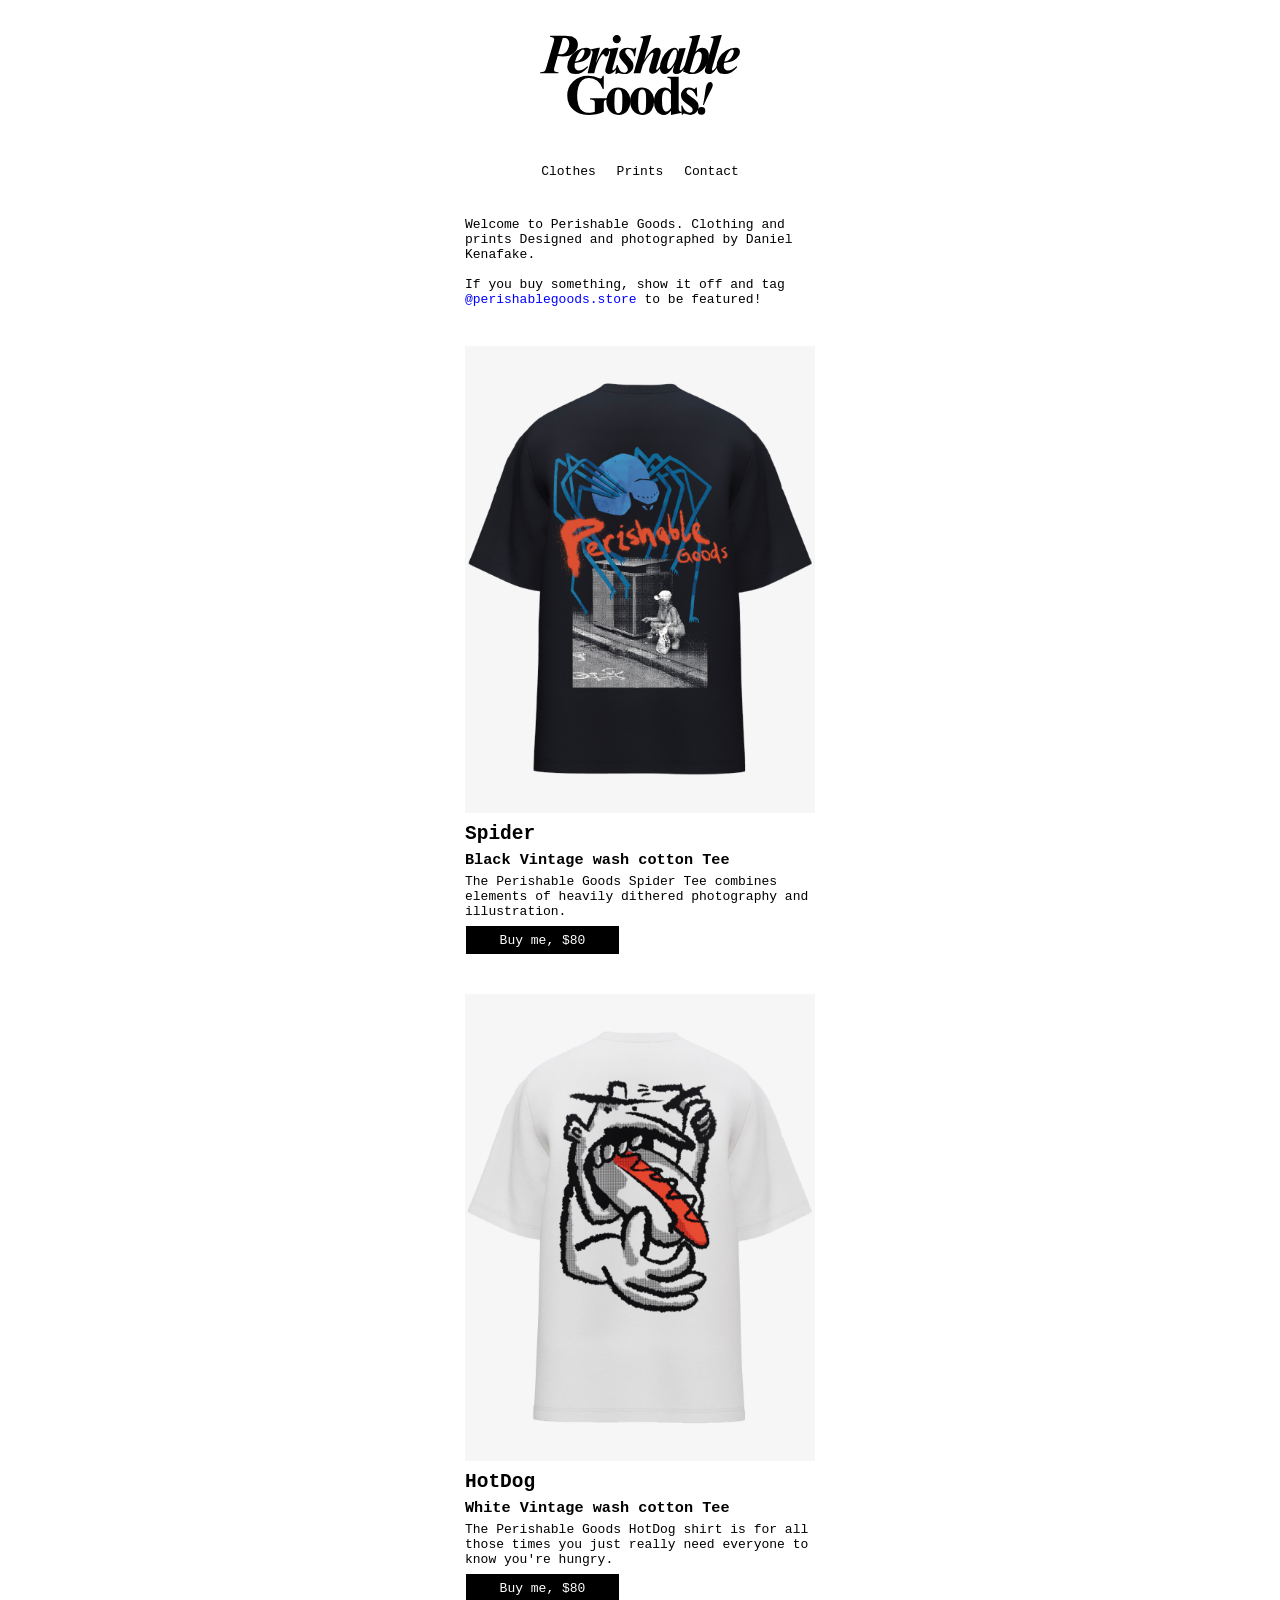
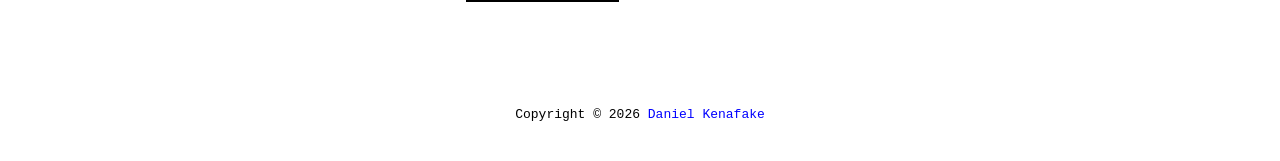
==== index.html @ 03b010aa "initial commit" ====
<!DOCTYPE html>
<html lang="en">
  <head>
  <title>Perishable Goods</title>
    <meta charset="utf-8">
    <meta name="theme-color" content="#fff">
    <meta name="description" content="Daniel Kenafake. 2D/3D animation and motion graphics.">
    <!-- fav/app icons -->
    <link rel="icon" type="image/png" href="http://danielkenafake.com/favicons/favicon-32x32.png" sizes="32x32">
    <link rel="icon" type="image/png" href="http://danielkenafake.com/favicons/favicon-16x16.png" sizes="16x16">
    <meta name="viewport" content="width=device-width, initial-scale=1.0">
    <meta name="viewport" content="width=device-width, user-scalable=no" />
    <!-- Stylesheets -->
    <link rel="stylesheet" type="text/css" href="style.css">
  </head>
  
  <body>
    <div class="header"></div>
    <div class="nav">
      <ul>
        <li><a href="index.html">Clothes</a></li>
        <li><a href="prints.html">Prints</a></li>
        <!--<li><a href="gallery.html">Gallery</a></li>-->
        <li><a href="contact.html">Contact</a></li>
      </ul>
    </div>

    <div class="main">
      <div class="section">
        <div class="text">
          <p>Welcome to Perishable Goods. Clothing and prints Designed and photographed by Daniel Kenafake.</p><br>
          <p>If you buy something, show it off and tag <a class="instalink" href="https://www.instagram.com/perishablegoods.store">@perishablegoods.store</a> to be featured!</p>
        </div>
      </div>
      <div class="section">
        <div class="image"><img class="prodimg" src="/img/PG_Spider.jpg"></div>
        <div class="text">
          <h2>Spider</h2>
          <h3>Black Vintage wash cotton Tee</h3>
          <p>The Perishable Goods Spider Tee combines elements of heavily dithered photography and illustration.</p>
          <a class="buybutton" target="_blank" href="https://www.paypal.com/ncp/payment/48E3CBE98TP7U">Buy me, $80</a>
        </div>
      </div>

      <div class="section">
        <div class="image"><img class="prodimg" src="/img/PG_HotDog.jpeg"></div>
        <div class="text">
          <h2>HotDog</h2>
          <h3>White Vintage wash cotton Tee</h3>
          <p>The Perishable Goods HotDog shirt is for all those times you just really need everyone to know you're hungry.</p>
          <a class="buybutton">Buy me, $80</a>
        </div>
      </div>
    </div>

    <div class="footer">
      <p>Copyright &copy; 2026 <a href="https://danielkenafake.com">Daniel Kenafake</a></p>
    </div>
  </body>
</html>
---- style.css ----
html, body, div, span, applet, object, iframe,
h1, h2, h3, h4, h5, h6, p, blockquote, pre,
a, abbr, acronym, address, big, cite, code,
del, dfn, em, img, ins, kbd, q, s, samp,
small, strike, strong, sub, sup, tt, var,
b, u, i, center,
dl, dt, dd, ol, ul, li,
fieldset, form, label, legend,
table, caption, tbody, tfoot, thead, tr, th, td,
article, aside, canvas, details, embed,
figure, figcaption, footer, header, hgroup,
menu, nav, output, ruby, section, summary,
time, mark, audio, video {
	margin: 0;
	padding: 0;
	border: 0;
}

#animate {
	margin: 0 auto;
	width: 20px;
	overflow: visible;
	position: relative;
}

/* override browser default */
html,
body {
  margin: 0;
  padding: 0;
	font-family:monospace;
	font-size:1em;
	display: grid;
  grid-template-rows: auto 1fr auto;
	background-color:#fff;
}

.header{
	text-align:center;
	background-repeat: no-repeat;
	background-image: url("/img/Logo-PerishableGoods.svg");
	background-size: 200px;
	/* background-color:#E4E4E4; */
	background-position: center;
	height: 150px;
	animation: fadeIn 3s;
	-webkit-animation: fadeIn 3s;
	-moz-animation: fadeIn 3s;
	-o-animation: fadeIn 3s;
}

@keyframes fadeIn {
  0% { opacity: 0; }
  100% { opacity: 1; }
}
@-moz-keyframes fadeIn {
  0% { opacity: 0; }
  100% { opacity: 1; }
}
@-webkit-keyframes fadeIn {
  0% { opacity: 0; }
  100% { opacity: 1; }
}
@-o-keyframes fadeIn {
  0% { opacity: 0; }
  100% { opacity: 1; }
}
@-ms-keyframes fadeIn {
  0% { opacity: 0; }
  100% { opacity: 1; }
}

.nav {
	padding:1em 1em 3em 1em;
	text-align: center;
}

.nav ul > li {
	display:inline-block;
}

.nav a{
	padding:0.5em;
	text-decoration: none;
	color:black;
}

.nav a:hover{ 
	background-color:black;
	color:white;
	padding:0.5em;
}

h2 {
	margin-bottom: 0.3em;
}

h3 {
	margin-bottom: 0.3em;
}

.main {
	width:100%;
	/* background-color: red; */
	margin-bottom:2em;
}

.section {
	margin-left:auto;
	margin-right:auto;
	margin-bottom:3em;
	width:350px;
	/* background-color:green; */
}

.instalink {
	text-decoration:none;
	color:blue;
}

.gal-section {
	margin-left:auto;
	margin-right:auto;
	margin-bottom:3em;
	max-width:960px;
	/* background-color:green; */
}

.gal-img-stack {
	text-align: center;
}

.instalink {
	text-decoration:none;
	color:blue;
}

.instalink:hover {
	text-decoration: underline;
	color:red;
}

.text {
	max-width:350px;
	/* background-color:blue; */
}

.buybutton {
	background-color:black;
	color:white;
	padding:0.5em;
	display:block;
	width:40%;
	text-align: center;
	margin-top:0.5em;
	border:1px solid white;
	text-decoration: none;
}

.buybutton:hover {
	background-color:white;
	color:black;
	border:1px solid black;
}

.image {
	max-width: 350px;
	margin-bottom:0.5em;
	/* background-color:green; */
}

.prodimg {
	width:100%;
}

.gal-img {
	max-width:100%;
	max-height:720px;
	margin-bottom:1em;
}

.footer {
	text-align: center;
	padding:3em;
}

.footer a {
	color:blue;
	text-decoration: none;
}

.footer a:hover {
	color:red;
	text-decoration:underline;
}


@media only screen and (max-width: 565px) {
	.header{
		background-size: 250px;
		margin-bottom: 0;
	}
	
	.image {
		width:90%;
		margin-left:auto;
		margin-right:auto;
		display:block;
		text-align: center;
	}
	
	.text{
		/* background-color:grey; */
		width:90%;
		margin-left:auto;
		margin-right:auto;
		display:block;
	}

}
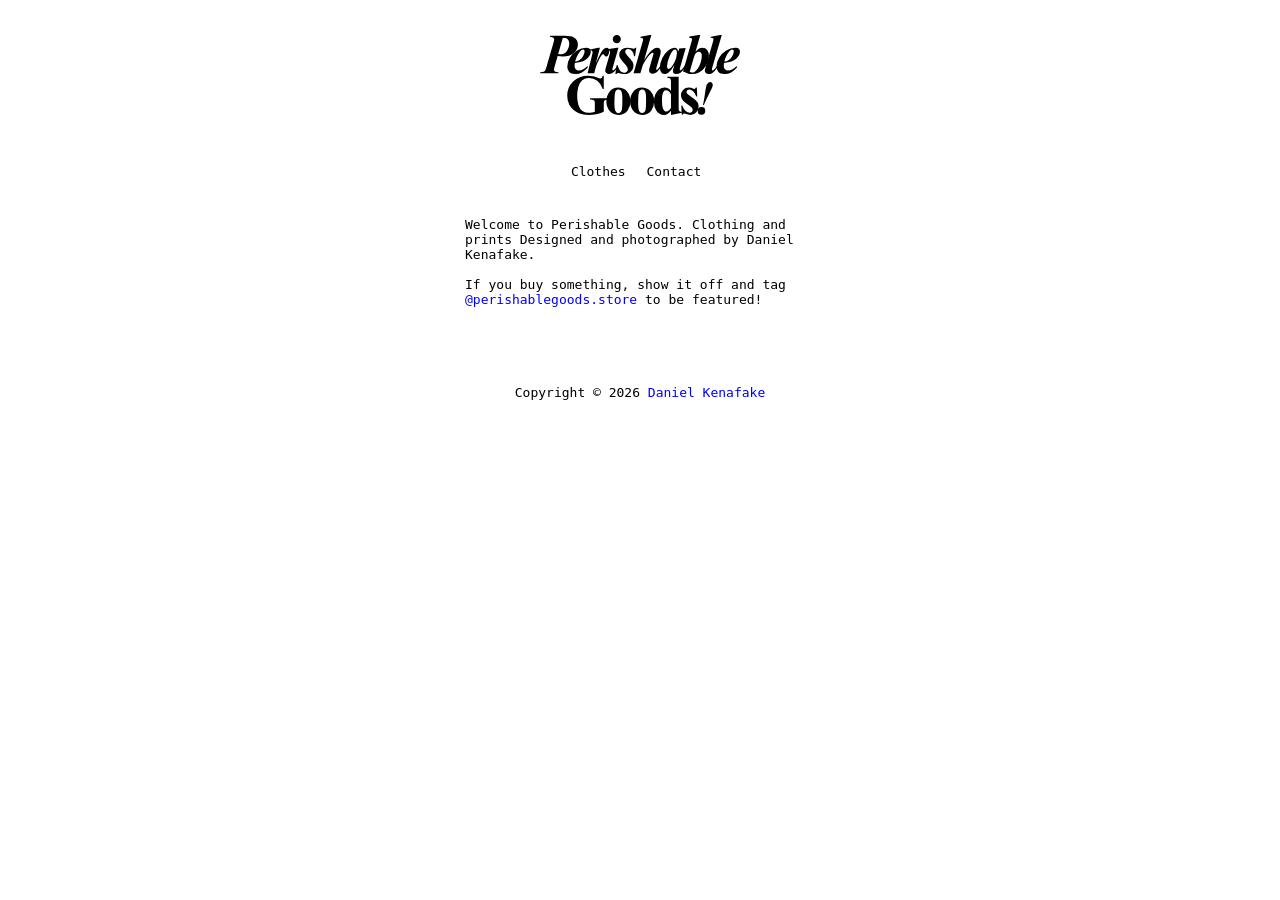
==== commit b7ac7d8a: "updated site yep" ====
--- a/index.html
+++ b/index.html
@@ -1,13 +1,14 @@
 <!DOCTYPE html>
 <html lang="en">
   <head>
+    <script src="https://www.paypalobjects.com/ncp/cart/cart.js" data-merchant-id="Z7EK7ZADDLAPS"></script>
   <title>Perishable Goods</title>
     <meta charset="utf-8">
     <meta name="theme-color" content="#fff">
-    <meta name="description" content="Daniel Kenafake. 2D/3D animation and motion graphics.">
+    <meta name="description" content="Perishable Goods store">
     <!-- fav/app icons -->
-    <link rel="icon" type="image/png" href="http://danielkenafake.com/favicons/favicon-32x32.png" sizes="32x32">
-    <link rel="icon" type="image/png" href="http://danielkenafake.com/favicons/favicon-16x16.png" sizes="16x16">
+    <link rel="icon" type="image/png" href="img/PG-favicon-32px.png" sizes="32x32">
+    <link rel="icon" type="image/png" href="img/PG-favicon-16px.png" sizes="16x16">
     <meta name="viewport" content="width=device-width, initial-scale=1.0">
     <meta name="viewport" content="width=device-width, user-scalable=no" />
     <!-- Stylesheets -->
@@ -19,9 +20,13 @@
     <div class="nav">
       <ul>
         <li><a href="index.html">Clothes</a></li>
-        <li><a href="prints.html">Prints</a></li>
+        <!--<li><a href="prints.html">Prints</a></li>-->
         <!--<li><a href="gallery.html">Gallery</a></li>-->
         <li><a href="contact.html">Contact</a></li>
+        <li><paypal-cart-button data-id="pp-view-cart"></paypal-cart-button>
+<script>
+  cartPaypal.Cart({ id: "pp-view-cart" })
+</script></li>
       </ul>
     </div>
 
@@ -32,25 +37,68 @@
           <p>If you buy something, show it off and tag <a class="instalink" href="https://www.instagram.com/perishablegoods.store">@perishablegoods.store</a> to be featured!</p>
         </div>
       </div>
+      
       <div class="section">
-        <div class="image"><img class="prodimg" src="/img/PG_Spider.jpg"></div>
+        <paypal-add-to-cart-button data-id="LHLCB8X8QCWSJ"></paypal-add-to-cart-button>
+            <script>
+              cartPaypal.AddToCart({ id: "LHLCB8X8QCWSJ" })
+            </script>
+        <!--<div class="image"><img class="prodimg" src="/img/PG_BugHat-Combined.jpg"></div>-->
+        <!--<div class="text">-->
+          <!--<h2>Bug Hat</h2>-->
+          <!--<h3>Embroidered Vintage wash ASColour Hat</h3>-->
+          <!--<p>Available in blue and black - limited quantities available!</p>-->
+          <!--<a class="buybutton" target="_blank" href="https://www.paypal.com/ncp/payment/U5GZ4B7Q5ETHE">Buy me, $75</a>-->
+        <!--</div>-->
+      </div>
+      
+      <div class="section">
+        <paypal-add-to-cart-button data-id="D93LTQERWZ8G4"></paypal-add-to-cart-button>
+<script>
+  cartPaypal.AddToCart({ id: "D93LTQERWZ8G4" })
+</script>
+        <!--<div class="image"><img class="prodimg" src="/img/PG_Spider.jpg"></div>-->
+        <!--
         <div class="text">
           <h2>Spider</h2>
           <h3>Black Vintage wash cotton Tee</h3>
           <p>The Perishable Goods Spider Tee combines elements of heavily dithered photography and illustration.</p>
           <a class="buybutton" target="_blank" href="https://www.paypal.com/ncp/payment/48E3CBE98TP7U">Buy me, $80</a>
         </div>
+        -->
       </div>
 
       <div class="section">
+        <paypal-add-to-cart-button data-id="5GVDZVF5VCX7E"></paypal-add-to-cart-button>
+<script>
+  cartPaypal.AddToCart({ id: "5GVDZVF5VCX7E" })
+</script>
+        <!--
+        <div class="image"><img class="prodimg" src="/img/PG_ToadHenge.jpg"></div>
+        <div class="text">
+          <h2>Toad Henge</h2>
+          <h3>White Vintage wash cotton Tee</h3>
+          <p>Historians beware! Not to be confused with the Stone Henge in England, the Toad Henge is located somewhere in Brisbane. You had to be there and because you weren't, you'll just have to buy this shirt instead.</p>
+          <a class="buybutton" target="_blank" href="https://www.paypal.com/ncp/payment/TDC3ZULC95NEG">Buy me, $80</a>
+        </div>
+        -->
+      </div>
+      
+      <div class="section">
+        <paypal-add-to-cart-button data-id="8MHHEHCBMJY3C"></paypal-add-to-cart-button>
+<script>
+  cartPaypal.AddToCart({ id: "8MHHEHCBMJY3C" })
+</script>
+        <!--
         <div class="image"><img class="prodimg" src="/img/PG_HotDog.jpeg"></div>
         <div class="text">
           <h2>HotDog</h2>
           <h3>White Vintage wash cotton Tee</h3>
           <p>The Perishable Goods HotDog shirt is for all those times you just really need everyone to know you're hungry.</p>
-          <a class="buybutton">Buy me, $80</a>
+          <a class="buybutton" target="_blank" href="https://www.paypal.com/ncp/payment/3JH7GDJQMTXXC">Buy me, $80</a>
         </div>
       </div>
+      -->
     </div>
 
     <div class="footer">
--- a/style.css
+++ b/style.css
@@ -192,6 +192,10 @@
 .footer a:hover {
 	color:red;
 	text-decoration:underline;
+}
+
+paypal-add-to-cart-button p {
+	margin-bottom:1em;
 }
 
 
